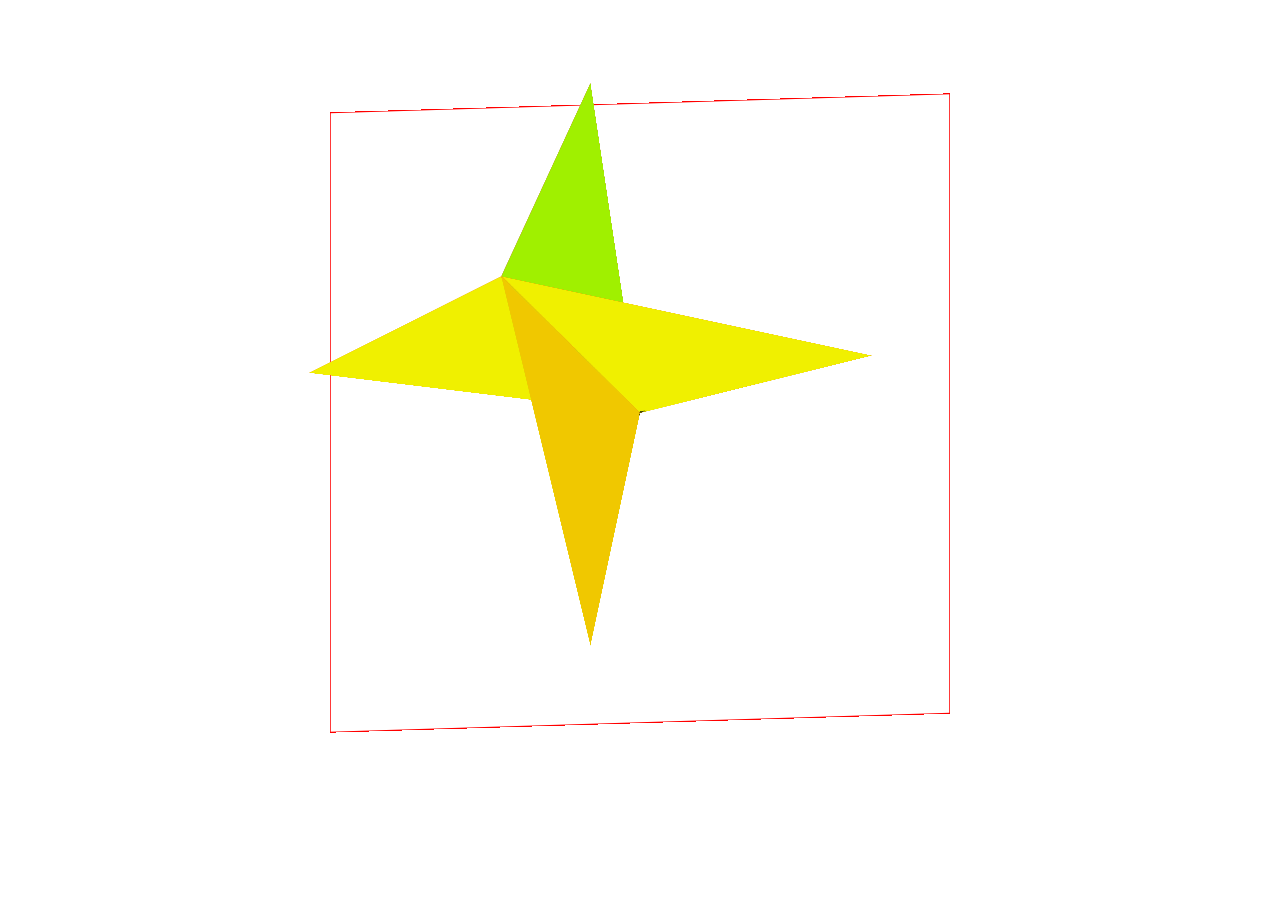
==== index.html @ 3a4d28e0 "holy trinity w/ preliminar cocas, flaps and flower animation" ====
<!DOCTYPE html>
<html lang="en">
    <head>
        <meta charset="utf-8">
        <link rel="stylesheet" href="style.css">
        <title>DI</title>
    </head>
    <body class="preload">
        <div id="paper-cocas">
            <!-- <input> -->
            <!-- <img id="paper-cocas-gif" src=""> -->
            <!-- <div class="outer-flap"></div>
            <div class="outer-flap"></div>
            <div class="outer-flap"></div>
            <div class="outer-flap"></div> -->

            <div class="inner-flap" id="language-flap">
                <a href="language.html" class="flap-link">Language</a>
            </div>
            <div class="inner-flap" id="health-flap">
                <a href="health.html" class="flap-link">Health</a></div>
            <div class="inner-flap" id="past-flap">
                <a href="past.html" class="flap-link">Past</a>
            </div>
            <div class="inner-flap" id="future-flap">
                <a href="future.html" class="flap-link">Future</a>
            </div>

            <div class="inner-flap" id="now-flap">
                <a href="now.html" class="flap-link">Now</a>
            </div>
            <div class="inner-flap" id="taste-flap">
                <a href="taste.html" class="flap-link">Taste</a>
            </div>
            <div class="inner-flap" id="profile-flap">
                <a href="profile.html" class="flap-link">Profile</a>
            </div>
            <div class="inner-flap" id="contact-flap">
                <a href="contact.html" class="flap-link">Contact</a></div>
        </div>

        <script src="script.js"></script>
    </body>
</html>
---- style.css ----
:root {
    --flap-color: #bbb9b9;
}

/* Apply border-box to ALL elements, not just html */
*, *::before, *::after {
    box-sizing: border-box;
}


.preload * {  /* block transitions while loading the page (with js) */
    transition: none !important; /* overrides id, etc point superiorty */
}

#paper-cocas {
    height: 70vmin; /* viewport relative units to get minimum edge */
    width: 70vmin;
    margin: auto;
    border: 1px solid rgb(255, 0, 0);

    position: relative;
    top: 10vh;
    perspective: 1000px;
    
    transform-style: preserve-3d;
    transform: rotateX(10deg) rotateY(-10deg);

}

.inner-flap {
    height: 100%;
    width: 100%;    
    opacity: 1.0;

    position: absolute;
    transition: transform 0.6s ease-out;
}
.flap-link {
    height: 100%;
    width: 100%;
    opacity: 80%;
    cursor: pointer;

    display: flex;
    justify-content: center;
    align-items: center;
    font-family: Helvetica;
    font-size: 16px;
    color: black;
    text-decoration: none; /* remove underline */

    position: absolute;

}

.inner-flap:hover {
    /* transform: translateX(2%) translateY(2%) translateZ(10px); */
    opacity: 0.5;

    transition: opacity 0.1s ease-out;
}


#language-flap {
    padding-top: 10%;
    padding-left: 25%;
    clip-path: polygon(0% 0%, 50% 0%, 50% 50%);
    
    align-items: flex-start;
    justify-content: flex-start;

    background-color: hsl(from var(--flap-color) 0 60% 47%);

    transform: rotateX(-45deg) rotateY(90deg);
}
#future-flap {
    padding-top: 25%;
    padding-right: 10%;
    clip-path: polygon(100% 0%, 100% 50%, 50% 50%);

    justify-content: flex-end;
    align-items: flex-start;

    background-color: hsl(from var(--flap-color) 20 100% 47%);

    transform: rotateX(-90deg) rotateZ(-45deg);
}
#now-flap {
    padding-bottom: 25%;
    padding-right: 10%;
    clip-path: polygon(100% 50%, 100% 100%, 50% 50%);

    justify-content: flex-end;
    align-items: flex-end;

    background-color: hsl(from var(--flap-color) 60 100% 47%);

    transform: rotateX(90deg) rotateZ(45deg);
}
#past-flap {
    padding-top: 25%;
    padding-left: 10%;
    clip-path: polygon(0% 0%, 0% 50%, 50% 50%);

    justify-content: flex-start;
    align-items: flex-start;

    background-color: hsl(from var(--flap-color) 60 100% 47%);

    transform: rotateX(-90deg) rotateZ(45deg);
}
#health-flap {
    padding-bottom: 25%;
    padding-left: 10%;
    clip-path: polygon(0% 50%, 0% 100%, 50% 50%);

    justify-content: flex-start;
    align-items: flex-end;

    background-color: hsl(from var(--flap-color) 30 100% 47%);

    transform: rotateX(90deg) rotateZ(-45deg);
}
#taste-flap {
    padding-top: 10%;
    padding-right: 25%;
    clip-path: polygon(50% 0%, 100% 0%, 50% 50%);

    justify-content: flex-end;
    align-items: flex-start;

    background-color: hsl(from var(--flap-color) 80 100% 47%);

    transform: rotateX(-45deg) rotateY(-90deg);
}
#profile-flap {
    padding-bottom: 10%;
    padding-left: 25%;
    clip-path: polygon(0% 100%, 50% 100%, 50% 50%);

    justify-content: flex-start;
    align-items: flex-end;

    background-color: hsl(from var(--flap-color) 70 100% 47%);

    transform: rotateX(45deg) rotateY(90deg);
}
#contact-flap {
    padding-bottom: 10%;
    padding-right: 25%;
    clip-path: polygon(50% 100%, 100% 100%, 50% 50%);

    justify-content: flex-end;
    align-items: flex-end;

    background-color: hsl(from var(--flap-color) 50 100% 47%);

    transform: rotateX(45deg) rotateY(-90deg);
}

#taste-flap, #language-flap {
    --open-flap: rotateX(0deg);
    --closed-flap: rotateX(-45deg);
}
#now-flap, #future-flap {
    --open-flap: rotateY(0deg);
    --closed-flap: rotateY(-45deg);
}
#past-flap, #health-flap {
    --open-flap: rotateY(0deg);
    --closed-flap: rotateY(45deg);
}
#profile-flap, #contact-flap {
    --open-flap: rotateY(0deg);
    --closed-flap: rotateY(-45deg);
}

@keyframes open-flap {
    0% {transform: var(--closed-flap); }
    33% {transform: var(--open-flap); }
    66% {transform: var(--closed-flap); }
    100% {transform: var(--open-flap); }
}
@keyframes close-flap {
    0% {transform: var(--open-flap); }
    33% {transform: var(--closed-flap); }
    66% {transform: var(--open-flap); }
    100% {transform: var(--closed-flap) }
}

/* A: Cocas is opened vertically */
/* 1. open vertical flaps */
.open-cocas-vertical #taste-flap,
.open-cocas-vertical #language-flap,
.open-cocas-vertical #profile-flap,
.open-cocas-vertical #contact-flap {
    animation: open-flap 3s ease-in-out forwards; /* forwards keeps the last state */
}
/* 2. close horizontal flaps */
.open-cocas-vertical #past-flap,
.open-cocas-vertical #health-flap,
.open-cocas-vertical #now-flap,
.open-cocas-vertical #future-flap {
    animation: close-flap 3s ease-in-out forwards;
}

/* B: Cocas is opened horizontally */
/* 1. open vertical flaps */
.open-cocas-horizontal #taste-flap,
.open-cocas-horizontal #language-flap,
.open-cocas-horizontal #profile-flap,
.open-cocas-horizontal #contact-flap {
    animation: close-flap 3s ease-in-out forwards;
}
/* 2. open vertical flaps */
.open-cocas-horizontal #past-flap,
.open-cocas-horizontal #health-flap,
.open-cocas-horizontal #now-flap,
.open-cocas-horizontal #future-flap {
    animation: open-flap 3s ease-in-out forwards;
}
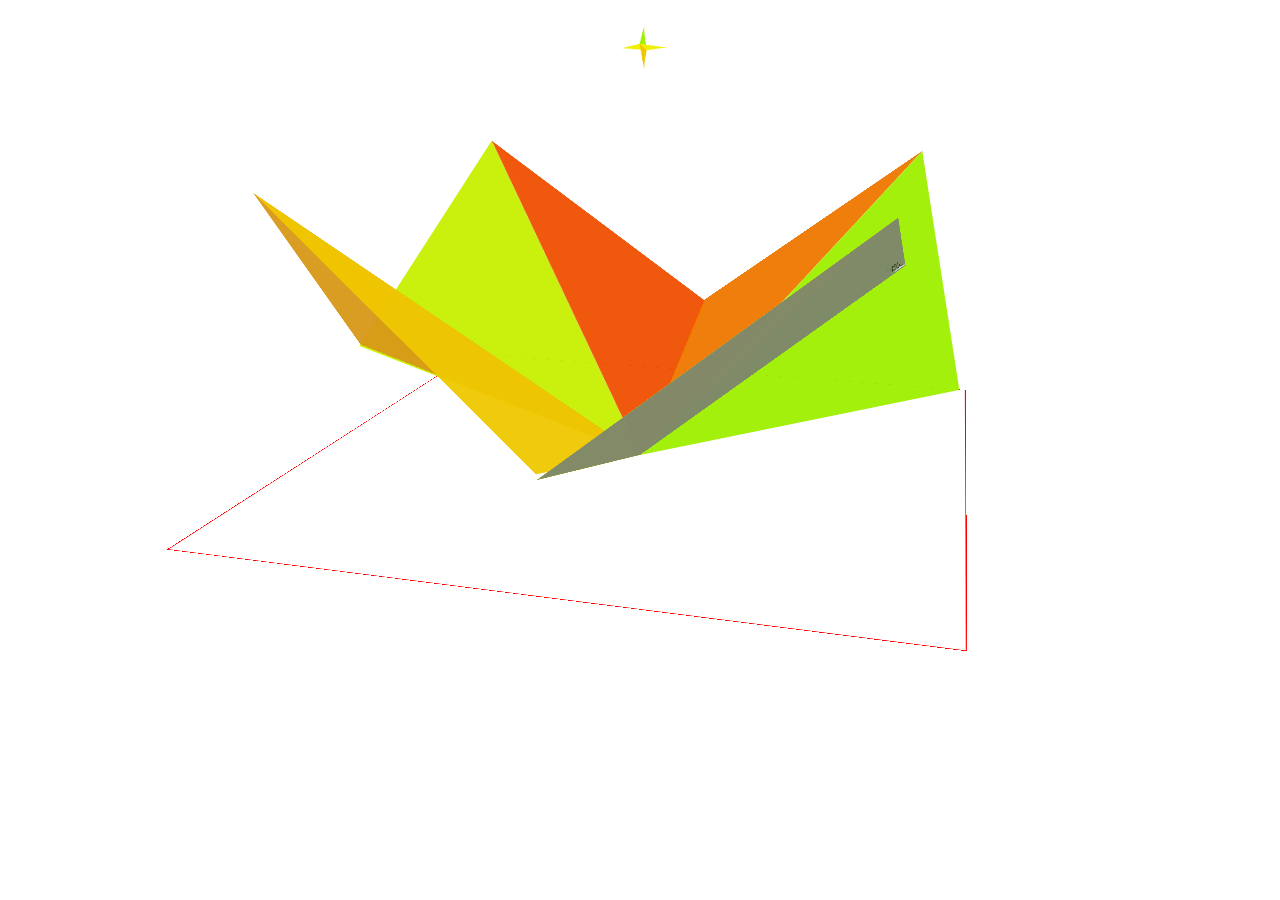
==== commit cb005acd: "Flower inner-flap structure" ====
--- a/index.html
+++ b/index.html
@@ -1,44 +1,67 @@
 <!DOCTYPE html>
 <html lang="en">
-    <head>
-        <meta charset="utf-8">
-        <link rel="stylesheet" href="style.css">
-        <title>DI</title>
-    </head>
-    <body class="preload">
-        <div id="paper-cocas">
-            <!-- <input> -->
-            <!-- <img id="paper-cocas-gif" src=""> -->
-            <!-- <div class="outer-flap"></div>
-            <div class="outer-flap"></div>
-            <div class="outer-flap"></div>
-            <div class="outer-flap"></div> -->
 
-            <div class="inner-flap" id="language-flap">
-                <a href="language.html" class="flap-link">Language</a>
+<head>
+    <meta charset="utf-8">
+    <link rel="stylesheet" href="style.css">
+    <title>DI</title>
+</head>
+
+<body class="preload">
+    <img id="nav-cocas" src="assets/cocas-icon.png" alt="Navigation Cocas"></div>
+    <div id="paper-cocas" class="debug-spin">
+        <!-- <input> -->
+        <!-- <img id="paper-cocas-gif" src=""> -->
+
+        <div class="quadrant" id="q2-quadrant">
+            <div class="flap inner-flap" id="taste-flap">
+                <a href="flaps/taste.html" class="flap-link">Taste</a>
             </div>
-            <div class="inner-flap" id="health-flap">
-                <a href="health.html" class="flap-link">Health</a></div>
-            <div class="inner-flap" id="past-flap">
-                <a href="past.html" class="flap-link">Past</a>
+            <div class="flap inner-flap" id="health-flap">
+                <a href="flaps/health.html" class="flap-link">Health</a>
             </div>
-            <div class="inner-flap" id="future-flap">
-                <a href="future.html" class="flap-link">Future</a>
+            <div class="flap outer-flap" id="q2-outer">
+                <img src="assets/di-logo.png" alt="DI Logo" id="di-logo">
+            </div>
+        </div>
+        <div class="quadrant" id="q1-quadrant">
+            <div class="flap inner-flap" id="past-flap">
+                <a href="flaps/past.html" class="flap-link">Past</a>
+            </div>
+            <div class="flap inner-flap" id="language-flap">
+                <a href="flaps/language.html" class="flap-link">Language</a>
+            </div>
+            <div class="flap outer-flap" id="q1-outer">
+                <img src="assets/di-logo.png" alt="DI Logo">
             </div>
 
-            <div class="inner-flap" id="now-flap">
-                <a href="now.html" class="flap-link">Now</a>
+        </div>
+        <div class="quadrant" id="q3-quadrant">
+            <div class="flap inner-flap" id="future-flap">
+                <a href="flaps/future.html" class="flap-link">Future</a>
             </div>
-            <div class="inner-flap" id="taste-flap">
-                <a href="taste.html" class="flap-link">Taste</a>
+            <div class="flap inner-flap" id="profile-flap">
+                <a href="flaps/profile.html" class="flap-link">Profile</a>
             </div>
-            <div class="inner-flap" id="profile-flap">
-                <a href="profile.html" class="flap-link">Profile</a>
+            <div class="flap outer-flap" id="q3-outer">
+                <img src="assets/di-logo.png" alt="DI Logo" id="di-logo">
             </div>
-            <div class="inner-flap" id="contact-flap">
-                <a href="contact.html" class="flap-link">Contact</a></div>
+        </div>
+        <div class="quadrant" id="q4-quadrant">
+            <div class="flap inner-flap" id="now-flap">
+                <a href="flaps/now.html" class="flap-link">Now</a>
+            </div>
+            <div class="flap inner-flap" id="contact-flap">
+                <a href="flaps/contact.html" class="flap-link">Contact</a>
+            </div>
+            <div class="flap outer-flap" id="q4-outer">
+                <img src="assets/di-logo.png" alt="DI Logo" id="di-logo">
+            </div>
         </div>
 
-        <script src="script.js"></script>
-    </body>
+    </div>
+
+    <script src="script.js"></script> <!-- at the end because it uses what is defined before (?) -->
+</body>
+
 </html>
--- a/style.css
+++ b/style.css
@@ -3,38 +3,142 @@
 }
 
 /* Apply border-box to ALL elements, not just html */
-*, *::before, *::after {
+*,
+*::before,
+*::after {
     box-sizing: border-box;
 }
 
-
-.preload * {  /* block transitions while loading the page (with js) */
-    transition: none !important; /* overrides id, etc point superiorty */
+.preload * {
+    /* block transitions while loading the page (with js) */
+    transition: none !important;
+    /* overrides id, etc point superiorty */
+}
+
+body {
+    min-height: 100vh;
+    /* Fill the screen height */
+    margin: 0;
+    /* Remove the default 8px border */
+
+    display: flex;
+    justify-content: center;
+    perspective: 30cm;
+    /* perspective for 3D transforms, without a camera not even "line-wide px" will show up */
+}
+
+#nav-cocas {
+    height: 50px;
+    width: 50px;
+    margin: 5px;
+    cursor: pointer;
+
+    position: fixed;
+    top: 2vh;
+    left: 48%;
+    right: 52%;
+    z-index: 2;
+
+    /* animation:  */
 }
 
 #paper-cocas {
-    height: 70vmin; /* viewport relative units to get minimum edge */
-    width: 70vmin;
-    margin: auto;
+    height: 70vmin;
+    /* viewport relative units to get minimum edge */
+    aspect-ratio: 1 / 1;
+    /* keep square shape */
+    margin: 5px;
     border: 1px solid rgb(255, 0, 0);
+    pointer-events: None;
+
+    display: grid;
+    grid-template-rows: 1fr 1fr;
+    grid-template-columns: 1fr 1fr;
 
     position: relative;
-    top: 10vh;
-    perspective: 1000px;
-    
+    top: 15vh;
+
     transform-style: preserve-3d;
-    transform: rotateX(10deg) rotateY(-10deg);
-
-}
-
-.inner-flap {
+    transform: rotateX(70deg) rotateZ(105deg);
+
+}
+
+/* Add this class to #paper-cocas to inspect it */
+.debug-spin {
+    animation: spin-view 100s infinite linear;
+}
+
+@keyframes spin-view {
+    0% {
+        transform: rotateX(60deg) rotateZ(0deg) translateZ(0px);
+    }
+
+    50% {
+        transform: rotateX(0deg) rotateZ(180deg) translateZ(200px);
+    }
+
+    /* Zooms in mid-spin */
+    100% {
+        transform: rotateX(60deg) rotateZ(360deg) translateZ(0px);
+    }
+}
+
+.quadrant {
     height: 100%;
-    width: 100%;    
-    opacity: 1.0;
+    width: 100%;
+
+
+    position: relative;
+    transform-style: preserve-3d;
+    /* allow children to exist in 3D space, not photographed 2D */
+    transition: transform 0.6s ease-out;
+    /* centre of the uncut square that makes flaps */
+
+}
+
+#q1-quadrant {
+    /* visibility: hidden; */
+
+    transform-origin: 0% 100%;
+    transform: rotate3d(1, 1, 0, -39deg);
+}
+
+#q2-quadrant {
+    /* visibility: hidden; */
+
+    transform-origin: 100% 100%;
+    transform: rotate3d(1, -1, 0, -39deg);
+}
+
+#q3-quadrant {
+    /* visibility: hidden; */
+
+    transform-origin: 100% 0%;
+    transform: rotate3d(1, 1, 0, 39deg);
+}
+
+#q4-quadrant {
+    /* visibility: hidden; */
+
+    transform-origin: 0% 0%;
+    transform: rotate3d(-1, 1, 0, -39deg);
+}
+
+.flap {
+    height: 100%;
+    width: 100%;
+    opacity: 95%;
+    pointer-events: auto;
 
     position: absolute;
     transition: transform 0.6s ease-out;
-}
+
+    /* transform-origin: 50% 50%; */
+}
+
+/* .inner-flap {
+    visibility: hidden;
+} */
 .flap-link {
     height: 100%;
     width: 100%;
@@ -47,133 +151,209 @@
     font-family: Helvetica;
     font-size: 16px;
     color: black;
-    text-decoration: none; /* remove underline */
-
+    text-decoration: none;
+    /* remove underline */
     position: absolute;
-
-}
+    visibility: hidden;
+}
+
 
 .inner-flap:hover {
     /* transform: translateX(2%) translateY(2%) translateZ(10px); */
     opacity: 0.5;
 
+    transform-origin: 50% 50%;
     transition: opacity 0.1s ease-out;
 }
 
-
-#language-flap {
-    padding-top: 10%;
-    padding-left: 25%;
-    clip-path: polygon(0% 0%, 50% 0%, 50% 50%);
-    
-    align-items: flex-start;
-    justify-content: flex-start;
-
-    background-color: hsl(from var(--flap-color) 0 60% 47%);
-
-    transform: rotateX(-45deg) rotateY(90deg);
-}
-#future-flap {
-    padding-top: 25%;
-    padding-right: 10%;
-    clip-path: polygon(100% 0%, 100% 50%, 50% 50%);
-
-    justify-content: flex-end;
-    align-items: flex-start;
-
-    background-color: hsl(from var(--flap-color) 20 100% 47%);
-
-    transform: rotateX(-90deg) rotateZ(-45deg);
-}
-#now-flap {
-    padding-bottom: 25%;
-    padding-right: 10%;
-    clip-path: polygon(100% 50%, 100% 100%, 50% 50%);
-
-    justify-content: flex-end;
-    align-items: flex-end;
-
-    background-color: hsl(from var(--flap-color) 60 100% 47%);
-
-    transform: rotateX(90deg) rotateZ(45deg);
-}
+#q1-outer {
+    background-color: hsl(from var(--flap-color) 80 10% 47%);
+
+
+    /* origin at the middle right of the flap */
+    /* transform-origin: 100% 50%; */
+    transform: rotate3d(1, -1, 0, -17.5deg);
+}
+
+#q1-outer>img {
+    height: 100%;
+    width: 100%;
+    object-fit: cover;
+    /* maintain aspect ratio */
+
+    opacity: 80%;
+
+    transform-origin: 100% 50%;
+    transform: rotate3d(0, 1, 0, 30deg);
+}
+
+
+#q2-outer {
+    background-color: hsl(from var(--flap-color) 80 10% 47%);
+    visibility: hidden;
+
+    /* transform: rotateX(-45deg) rotateY(-45deg); */
+}
+
+#q3-outer {
+    background-color: hsl(from var(--flap-color) 80 40% 47%);
+    visibility: hidden;
+
+    /* transform: rotateX(45deg) rotateY(-45deg); */
+}
+
+#q4-outer {
+    background-color: hsl(from var(--flap-color) 80 70% 47%);
+    visibility: hidden;
+    /* transform: rotateX(45deg) rotateY(45deg); */
+}
+
 #past-flap {
     padding-top: 25%;
     padding-left: 10%;
-    clip-path: polygon(0% 0%, 0% 50%, 50% 50%);
+    clip-path: polygon(100% 0%, 0% 100%, 100% 100%);
 
     justify-content: flex-start;
     align-items: flex-start;
 
     background-color: hsl(from var(--flap-color) 60 100% 47%);
-
-    transform: rotateX(-90deg) rotateZ(45deg);
-}
+    visibility: visible;
+
+    transform: rotate3d(1, -1, 0, -17.5deg);
+}
+
+/* the 1% and 99% prevent buggy overlapse while moving */
+#language-flap {
+    /* padding-top: 10%;
+    padding-left: 25%; */
+    clip-path: polygon(0% 0%, 100% 0%, 0% 100%);
+
+    align-items: flex-start;
+    justify-content: flex-start;
+
+    background-color: hsl(from var(--flap-color) 0 60% 47%);
+    visibility: hidden;
+
+    transform: rotate3d(1, -1, 0, 17.5deg);
+    transition: transform 0.6s ease-out;
+}
+
+#taste-flap {
+    /* padding-top: 10%;
+    padding-right: 25%; */
+    clip-path: polygon(0% 0%, 100% 0%, 100% 100%);
+
+    justify-content: flex-end;
+    align-items: flex-start;
+
+    background-color: hsl(from var(--flap-color) 80 100% 47%);
+
+    transform: rotate3d(1, 1, 0, 16deg);
+
+}
+
 #health-flap {
-    padding-bottom: 25%;
-    padding-left: 10%;
-    clip-path: polygon(0% 50%, 0% 100%, 50% 50%);
+    /* padding-bottom: 25%;
+    padding-left: 10%; */
+    clip-path: polygon(0% 0%, 0% 100%, 100% 100%);
 
     justify-content: flex-start;
     align-items: flex-end;
 
     background-color: hsl(from var(--flap-color) 30 100% 47%);
 
-    transform: rotateX(90deg) rotateZ(-45deg);
-}
-#taste-flap {
-    padding-top: 10%;
-    padding-right: 25%;
-    clip-path: polygon(50% 0%, 100% 0%, 50% 50%);
+    transform: rotate3d(1, 1, 0, -16deg);
+}
+
+#future-flap {
+    /* padding-top: 25%;
+    padding-right: 10%; */
+    clip-path: polygon(0% 0%, 100% 0%, 0% 100%);
 
     justify-content: flex-end;
     align-items: flex-start;
 
-    background-color: hsl(from var(--flap-color) 80 100% 47%);
-
-    transform: rotateX(-45deg) rotateY(-90deg);
-}
+    background-color: hsl(from var(--flap-color) 20 100% 47%);
+
+    transform: rotate3d(1, -1, 0, 16deg);
+}
+
+
 #profile-flap {
-    padding-bottom: 10%;
-    padding-left: 25%;
-    clip-path: polygon(0% 100%, 50% 100%, 50% 50%);
+    /* padding-bottom: 10%;
+    padding-left: 25%; */
+    clip-path: polygon(100% 0%, 0% 100%, 100% 100%);
 
     justify-content: flex-start;
     align-items: flex-end;
 
     background-color: hsl(from var(--flap-color) 70 100% 47%);
 
-    transform: rotateX(45deg) rotateY(90deg);
-}
-#contact-flap {
-    padding-bottom: 10%;
-    padding-right: 25%;
-    clip-path: polygon(50% 100%, 100% 100%, 50% 50%);
+    transform: rotate3d(1, -1, 0, -16deg);
+}
+
+#now-flap {
+    /* padding-bottom: 25%;
+    padding-right: 10%; */
+    clip-path: polygon(0% 0%, 0% 100%, 100% 100%);
 
     justify-content: flex-end;
     align-items: flex-end;
 
+    background-color: hsl(from var(--flap-color) 40 80% 47%);
+
+    transform: rotate3d(-1, -1, 0, 16deg);
+}
+
+
+#contact-flap {
+    /* padding-bottom: 10%;
+    padding-right: 25%; */
+    clip-path: polygon(0% 0%, 100% 0%, 100% 100%);
+
+    justify-content: flex-end;
+    align-items: flex-end;
+
     background-color: hsl(from var(--flap-color) 50 100% 47%);
 
-    transform: rotateX(45deg) rotateY(-90deg);
-}
-
-#taste-flap, #language-flap {
-    --open-flap: rotateX(0deg);
-    --closed-flap: rotateX(-45deg);
-}
-#now-flap, #future-flap {
-    --open-flap: rotateY(0deg);
-    --closed-flap: rotateY(-45deg);
-}
-#past-flap, #health-flap {
-    --open-flap: rotateY(0deg);
-    --closed-flap: rotateY(45deg);
-}
-#profile-flap, #contact-flap {
-    --open-flap: rotateY(0deg);
-    --closed-flap: rotateY(-45deg);
-}
+    transform: rotate3d(-1, -1, 0, -16deg);
+}
+
+/*
+#language-flap {
+    --open-flap: rotateX(-65deg) rotateY(35deg);
+    --closed-flap: rotateX(-25deg) rotateY(89deg);
+}
+#taste-flap {
+    --open-flap: rotateX(-65deg) rotateY(-35deg);
+    --closed-flap: rotateX(-25deg) rotateY(-89deg);
+}
+#profile-flap {
+    --open-flap: rotateX(65deg) rotateY(35deg);
+    --closed-flap: rotateX(25deg) rotateY(89deg);
+}
+#contact-flap {
+    --open-flap: rotateX(65deg) rotateY(-35deg);
+    --closed-flap: rotateX(25deg) rotateY(-89deg);
+}
+#future-flap {
+    --open-flap: rotateY(-65deg) rotateX(-35deg);
+    --closed-flap: rotateY(-25deg) rotateX(-89deg);
+}
+#now-flap{
+    --open-flap: rotateY(-65deg) rotateX(35deg);
+    --closed-flap: rotateY(-25deg) rotateX(89deg);
+}
+#past-flap {
+    --open-flap: rotateY(65deg) rotateX(-35deg);
+    --closed-flap: rotateY(25deg) rotateX(-89deg);
+}
+#health-flap {
+    --open-flap: rotateY(65deg) rotateX(35deg);
+    --closed-flap: rotateY(25deg) rotateX(89deg);
+}
+
+
 
 @keyframes open-flap {
     0% {transform: var(--closed-flap); }
@@ -187,21 +367,23 @@
     66% {transform: var(--open-flap); }
     100% {transform: var(--closed-flap) }
 }
-
+*/
 /* A: Cocas is opened vertically */
 /* 1. open vertical flaps */
+
 .open-cocas-vertical #taste-flap,
 .open-cocas-vertical #language-flap,
 .open-cocas-vertical #profile-flap,
 .open-cocas-vertical #contact-flap {
-    animation: open-flap 3s ease-in-out forwards; /* forwards keeps the last state */
-}
+    /* animation: open-flap 3s ease-in-out forwards; forwards keeps the last state */
+}
+
 /* 2. close horizontal flaps */
 .open-cocas-vertical #past-flap,
 .open-cocas-vertical #health-flap,
 .open-cocas-vertical #now-flap,
 .open-cocas-vertical #future-flap {
-    animation: close-flap 3s ease-in-out forwards;
+    /* animation: close-flap 3s ease-in-out forwards; */
 }
 
 /* B: Cocas is opened horizontally */
@@ -210,12 +392,15 @@
 .open-cocas-horizontal #language-flap,
 .open-cocas-horizontal #profile-flap,
 .open-cocas-horizontal #contact-flap {
-    animation: close-flap 3s ease-in-out forwards;
-}
+    /* animation: close-flap 3s ease-in-out forwards; */
+}
+
 /* 2. open vertical flaps */
 .open-cocas-horizontal #past-flap,
 .open-cocas-horizontal #health-flap,
 .open-cocas-horizontal #now-flap,
 .open-cocas-horizontal #future-flap {
-    animation: open-flap 3s ease-in-out forwards;
+    /* animation: open-flap 3s ease-in-out forwards; */
+    /* do nothing */
+
 }
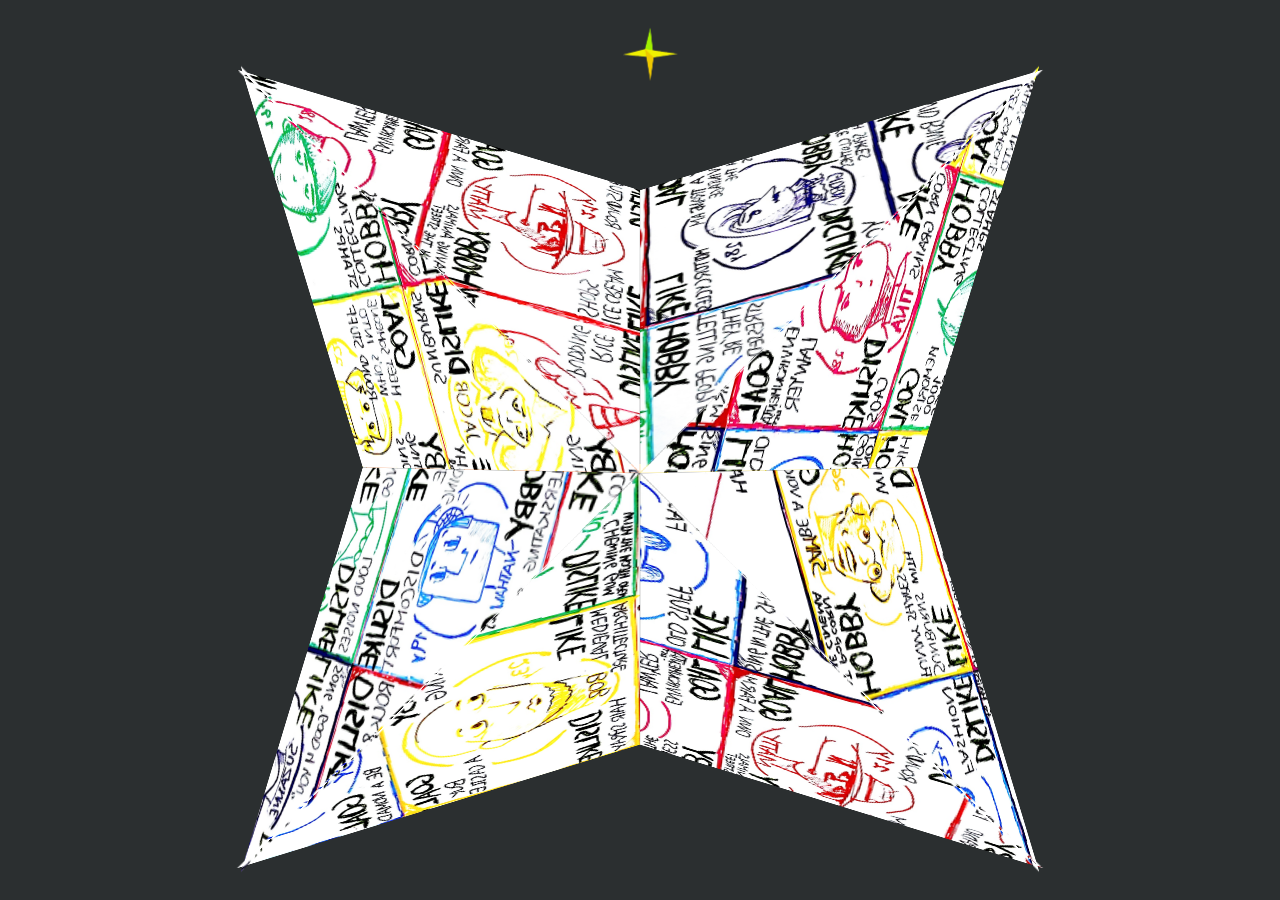
==== commit 43fc561a: "2 types of animations" ====
--- a/index.html
+++ b/index.html
@@ -3,65 +3,82 @@
 
 <head>
     <meta charset="utf-8">
+    <meta name="viewport" content="width=device-width, initial-scale=1.0, maximum-scale=1.0, user-scalable=no"> <!-- block zoom in phone-->
     <link rel="stylesheet" href="style.css">
     <title>DI</title>
+    <script src="script.js" defer></script>
+    <!-- defer makes the browser execute the script after parsing the doc (but before DOMContentLoaded) -->
 </head>
 
 <body class="preload">
-    <img id="nav-cocas" src="assets/cocas-icon.png" alt="Navigation Cocas"></div>
-    <div id="paper-cocas" class="debug-spin">
+    <img id="nav-cocas" src="assets/cocas-icon.png" alt="Navigation Cocas"></img>
+    <div id="paper-cocas">
         <!-- <input> -->
         <!-- <img id="paper-cocas-gif" src=""> -->
 
-        <div class="quadrant" id="q2-quadrant">
-            <div class="flap inner-flap" id="taste-flap">
+        <div class="quadrant" id="q2">
+            <div class="flap inner taste">
                 <a href="flaps/taste.html" class="flap-link">Taste</a>
             </div>
-            <div class="flap inner-flap" id="health-flap">
+            <div class="flap outer taste"> <!-- wrapper w/0 clip-path needed for 3d rotation of children-->
+                <div class="texture"></div>
+            </div>
+            <div class="flap inner health">
                 <a href="flaps/health.html" class="flap-link">Health</a>
             </div>
-            <div class="flap outer-flap" id="q2-outer">
-                <img src="assets/di-logo.png" alt="DI Logo" id="di-logo">
+            <div class="flap outer health">
+                <div class="texture"></div>
             </div>
         </div>
-        <div class="quadrant" id="q1-quadrant">
-            <div class="flap inner-flap" id="past-flap">
+
+        <div class="quadrant" id="q1">
+            <div class="flap inner past">
                 <a href="flaps/past.html" class="flap-link">Past</a>
             </div>
-            <div class="flap inner-flap" id="language-flap">
+            <div class="flap outer past">
+                <div class="texture"></div>
+            </div>
+            <div class="flap inner language">
                 <a href="flaps/language.html" class="flap-link">Language</a>
             </div>
-            <div class="flap outer-flap" id="q1-outer">
-                <img src="assets/di-logo.png" alt="DI Logo">
+
+            <div class="flap outer language">
+                <div class="texture"></div>
+            </div>
+        </div>
+
+        <div class="quadrant" id="q3">
+            <div class="flap inner future">
+                <a href="flaps/future.html" class="flap-link">Future</a>
+            </div>
+            <div class="flap outer future">
+                <div class="texture"></div>
+            </div>
+            <div class="flap inner profile">
+                <a href="flaps/profile.html" class="flap-link">Profile</a>
+            </div>
+            <div class="flap outer profile">
+                <div class="texture"></div>
+            </div>
+        </div>
+
+        <div class="quadrant" id="q4">
+            <div class="flap inner now">
+                <a href="flaps/now.html" class="flap-link">Now</a>
+            </div>
+            <div class="flap outer now">
+                <div class="texture"></div>
+            </div>
+            <div class="flap inner contact">
+                <a href="flaps/contact.html" class="flap-link">Contact</a>
             </div>
 
-        </div>
-        <div class="quadrant" id="q3-quadrant">
-            <div class="flap inner-flap" id="future-flap">
-                <a href="flaps/future.html" class="flap-link">Future</a>
-            </div>
-            <div class="flap inner-flap" id="profile-flap">
-                <a href="flaps/profile.html" class="flap-link">Profile</a>
-            </div>
-            <div class="flap outer-flap" id="q3-outer">
-                <img src="assets/di-logo.png" alt="DI Logo" id="di-logo">
-            </div>
-        </div>
-        <div class="quadrant" id="q4-quadrant">
-            <div class="flap inner-flap" id="now-flap">
-                <a href="flaps/now.html" class="flap-link">Now</a>
-            </div>
-            <div class="flap inner-flap" id="contact-flap">
-                <a href="flaps/contact.html" class="flap-link">Contact</a>
-            </div>
-            <div class="flap outer-flap" id="q4-outer">
-                <img src="assets/di-logo.png" alt="DI Logo" id="di-logo">
+            <div class="flap outer contact">
+                <div class="texture"></div>
             </div>
         </div>
 
     </div>
-
-    <script src="script.js"></script> <!-- at the end because it uses what is defined before (?) -->
 </body>
 
 </html>
--- a/style.css
+++ b/style.css
@@ -9,62 +9,59 @@
     box-sizing: border-box;
 }
 
-.preload * {
-    /* block transitions while loading the page (with js) */
-    transition: none !important;
-    /* overrides id, etc point superiorty */
-}
+.preload * { /* block transitions while loading the page (with js) */
+    transition: none !important; /* overrides id, etc point superiorty */
+}
+
 
 body {
-    min-height: 100vh;
-    /* Fill the screen height */
-    margin: 0;
-    /* Remove the default 8px border */
-
+    min-height: 100vh; /* Fill the screen height */
+    margin: 0; /* Remove the default 8px border */
+
+    /* pointer-events: none; */
+    overflow: hidden; /* if edges going out of viewing, let them without creating a scroll bar */
     display: flex;
     justify-content: center;
-    perspective: 30cm;
-    /* perspective for 3D transforms, without a camera not even "line-wide px" will show up */
+    perspective: 30cm; /* perspective for 3D transforms, without a camera not even "line-wide px" will show up */
+    background-color: rgb(43, 47, 48);
 }
 
 #nav-cocas {
-    height: 50px;
-    width: 50px;
+    height: 7vmin;
+    aspect-ratio: 1 / 1; /* keep square shape */
     margin: 5px;
+
     cursor: pointer;
 
     position: fixed;
     top: 2vh;
-    left: 48%;
-    right: 52%;
+    left: 48vw;
+    /* right: 54%; */
     z-index: 2;
-
-    /* animation:  */
 }
 
 #paper-cocas {
-    height: 70vmin;
-    /* viewport relative units to get minimum edge */
+    height: 70vmin; /* viewport relative units to get minimum edge */
     aspect-ratio: 1 / 1;
-    /* keep square shape */
     margin: 5px;
-    border: 1px solid rgb(255, 0, 0);
-    pointer-events: None;
+    /* border: 1px solid rgb(255, 0, 0); */
 
     display: grid;
     grid-template-rows: 1fr 1fr;
     grid-template-columns: 1fr 1fr;
+    pointer-events: none;
 
     position: relative;
-    top: 15vh;
-
-    transform-style: preserve-3d;
-    transform: rotateX(70deg) rotateZ(105deg);
-
+    top: 16vh;
+    z-index: 1;
+
+    transform-style: preserve-3d;
+    transform: rotateX(70deg) rotateZ(135);
 }
 
 /* Add this class to #paper-cocas to inspect it */
 .debug-spin {
+    top: 10vh;
     animation: spin-view 100s infinite linear;
 }
 
@@ -87,58 +84,69 @@
     height: 100%;
     width: 100%;
 
-
+    pointer-events: none;
     position: relative;
-    transform-style: preserve-3d;
-    /* allow children to exist in 3D space, not photographed 2D */
-    transition: transform 0.6s ease-out;
-    /* centre of the uncut square that makes flaps */
-
-}
-
-#q1-quadrant {
-    /* visibility: hidden; */
-
+    transform-style: preserve-3d; /* allow children to exist in 3D space, not photographed 2D */
+
+    transition: transform 2.5s ease-in-out; /* centre of the uncut square that makes flaps 0.6 ease-out*/
+}
+
+/* default, horizontal and vertical position angles arbitrated to better close the flaps */
+.quadrant#q1 {
     transform-origin: 0% 100%;
-    transform: rotate3d(1, 1, 0, -39deg);
-}
-
-#q2-quadrant {
-    /* visibility: hidden; */
-
+    transform: rotate3d(1, 1, 0, -39deg);   /* default, angle from flat cocas square upwards */
+
+    --horizontal: rotateX(-90deg) rotateZ(-9.9deg);
+    --vertical: rotateY(-90deg) rotateZ(9.9deg);
+    --closed: rotate3d(1, 1, 0, -90deg);
+    --protoclosed: rotate3d(1, 1, 0, -88deg);
+    /* transform: var(--horizontal); */
+}
+.quadrant#q2 {
     transform-origin: 100% 100%;
     transform: rotate3d(1, -1, 0, -39deg);
-}
-
-#q3-quadrant {
-    /* visibility: hidden; */
-
+
+    --horizontal: rotateX(-90deg) rotateZ(9.9deg);
+    --vertical: rotateY(90deg) rotateZ(-9.9deg);
+    --closed: rotate3d(1, -1, 0, -90deg);
+    --protoclosed: rotate3d(1, -1, 0, -88deg);
+    /* transform: var(--horizontal); */
+}
+.quadrant#q3 {
     transform-origin: 100% 0%;
     transform: rotate3d(1, 1, 0, 39deg);
-}
-
-#q4-quadrant {
-    /* visibility: hidden; */
-
+
+    --horizontal: rotateX(90deg) rotateZ(-9.9deg);
+    --vertical: rotateY(90deg) rotateZ(9.9deg);
+    --closed: rotate3d(1, 1, 0, 90deg);
+    --protoclosed: rotate3d(1, 1, 0, 88deg);
+    /* transform: var(--horizontal); */
+}
+.quadrant#q4 {
     transform-origin: 0% 0%;
     transform: rotate3d(-1, 1, 0, -39deg);
-}
+
+    --horizontal: rotateX(90deg) rotateZ(9.9deg);
+    --vertical: rotateY(-90deg) rotateZ(-9.9deg);
+    --closed: rotate3d(-1, 1, 0, -90deg);
+    --protoclosed: rotate3d(-1, 1, 0, -88deg);
+    /* transform: var(--horizontal); */
+}
+
 
 .flap {
     height: 100%;
     width: 100%;
-    opacity: 95%;
+
+    /* opacity: 95%; * /* if they're transparent, 3d transform effects break */
     pointer-events: auto;
+    
 
     position: absolute;
+
     transition: transform 0.6s ease-out;
-
-    /* transform-origin: 50% 50%; */
-}
-
-/* .inner-flap {
-    visibility: hidden;
-} */
+}
+
 .flap-link {
     height: 100%;
     width: 100%;
@@ -157,58 +165,36 @@
     visibility: hidden;
 }
 
-
-.inner-flap:hover {
-    /* transform: translateX(2%) translateY(2%) translateZ(10px); */
-    opacity: 0.5;
-
-    transform-origin: 50% 50%;
-    transition: opacity 0.1s ease-out;
-}
-
-#q1-outer {
-    background-color: hsl(from var(--flap-color) 80 10% 47%);
-
-
-    /* origin at the middle right of the flap */
-    /* transform-origin: 100% 50%; */
-    transform: rotate3d(1, -1, 0, -17.5deg);
-}
-
-#q1-outer>img {
+.outer {
+    background-color: transparent;
+
+    pointer-events: none;
+}
+
+.texture {
     height: 100%;
     width: 100%;
-    object-fit: cover;
-    /* maintain aspect ratio */
-
-    opacity: 80%;
-
-    transform-origin: 100% 50%;
-    transform: rotate3d(0, 1, 0, 30deg);
-}
-
-
-#q2-outer {
-    background-color: hsl(from var(--flap-color) 80 10% 47%);
-    visibility: hidden;
-
-    /* transform: rotateX(-45deg) rotateY(-45deg); */
-}
-
-#q3-outer {
-    background-color: hsl(from var(--flap-color) 80 40% 47%);
-    visibility: hidden;
-
-    /* transform: rotateX(45deg) rotateY(-45deg); */
-}
-
-#q4-outer {
-    background-color: hsl(from var(--flap-color) 80 70% 47%);
-    visibility: hidden;
-    /* transform: rotateX(45deg) rotateY(45deg); */
-}
-
-#past-flap {
+
+    background-image: url("assets/19personas-art.jpeg");
+    background-size: 250%;
+
+    position: absolute;
+    top: 0;
+    left: 0;
+}
+
+.inner:hover {
+    opacity: 0.5;
+
+    transform-origin: 50% 50%;
+    /* transform: translateX(2%) translateY(2%) translateZ(10px); */
+    transition: opacity 0.1s ease-out;
+}
+
+/* there are 9 sets of inner-outer flaps, each with different clip-paths, rotations and transform-origins---following math quadrants anti-clockwise */
+/* default positions arbitrated to better showcase each flap when cocas is horizontal or vertical*/
+/* ------- V -------- */
+.inner.past {
     padding-top: 25%;
     padding-left: 10%;
     clip-path: polygon(100% 0%, 0% 100%, 100% 100%);
@@ -219,26 +205,51 @@
     background-color: hsl(from var(--flap-color) 60 100% 47%);
     visibility: visible;
 
-    transform: rotate3d(1, -1, 0, -17.5deg);
-}
-
-/* the 1% and 99% prevent buggy overlapse while moving */
-#language-flap {
-    /* padding-top: 10%;
-    padding-left: 25%; */
+    transform: rotate3d(1, -1, 0, -45deg); /* default (openish position), angle of flap downwards from quadrant plane */
+}
+.outer.past {   /* wrapper helps with 2 sequential rotations for outer flap positioning */
+    transform-style: preserve-3d;   /* assure 3d rotation are represented in a 3d space */
+    transform: rotate3d(1, -1, 0, -45deg); /* default, angle that matches corresponding inner flap, downwards from the quadrant plane */
+    /* to match rotation with corresponding inner flap as a baseline for .texture rotation */
+}
+.outer.past > .texture {
+    clip-path: polygon(100% 0%, 0% 100%, 100% 100%);
+
+    background-position: 20% 80%; /* choose captured zoomed frame */
+
+    transform-origin: 100% 50%;
+    transform: rotate3d(0, 1, 0, -109deg);  /* default, angle from outer wrapper, down and outwards the centre of the cocas */
+}
+
+
+.inner.language {
+    padding-top: 10%;
+    padding-left: 25%;
     clip-path: polygon(0% 0%, 100% 0%, 0% 100%);
 
     align-items: flex-start;
     justify-content: flex-start;
 
     background-color: hsl(from var(--flap-color) 0 60% 47%);
-    visibility: hidden;
-
-    transform: rotate3d(1, -1, 0, 17.5deg);
+
+    transform: rotate3d(1, -1, 0, 45deg);
     transition: transform 0.6s ease-out;
 }
-
-#taste-flap {
+.outer.language {
+    /* transform-origin: 100% 50%; */ /* origin at the middle right of the flap */
+    transform-style: preserve-3d;
+    transform: rotate3d(1, -1, 0, 45deg);
+}
+.outer.language > .texture {
+    clip-path: polygon(0% 0%, 100% 0%, 0% 100%);
+
+    background-position: 85% 30%;
+
+    transform-origin: 50% 0%;
+    transform: rotate3d(1, 0, 0, -109deg);
+}
+
+.inner.taste {
     /* padding-top: 10%;
     padding-right: 25%; */
     clip-path: polygon(0% 0%, 100% 0%, 100% 100%);
@@ -248,11 +259,22 @@
 
     background-color: hsl(from var(--flap-color) 80 100% 47%);
 
-    transform: rotate3d(1, 1, 0, 16deg);
-
-}
-
-#health-flap {
+    transform: rotate3d(1, 1, 0, 45deg);
+}
+.outer.taste {
+    transform-style: preserve-3d;
+    transform: rotate3d(1, 1, 0, 45deg);
+}
+.outer.taste > .texture {
+    clip-path: polygon(0% 0%, 100% 0%, 100% 100%);
+
+    background-position: 10% 65%;
+
+    transform-origin: 50% 0%;
+    transform: rotate3d(1, 0, 0, -109deg)
+}
+
+.inner.health {
     /* padding-bottom: 25%;
     padding-left: 10%; */
     clip-path: polygon(0% 0%, 0% 100%, 100% 100%);
@@ -262,10 +284,22 @@
 
     background-color: hsl(from var(--flap-color) 30 100% 47%);
 
-    transform: rotate3d(1, 1, 0, -16deg);
-}
-
-#future-flap {
+    transform: rotate3d(1, 1, 0, -45deg);
+}
+.outer.health {
+    transform-style: preserve-3d;
+    transform: rotate3d(1, 1, 0, -45deg);
+}
+.outer.health > .texture {
+    clip-path: polygon(0% 0%, 0% 100%, 100% 100%);
+
+    background-position: 10% 90%;
+
+    transform-origin: 0% 50%;
+    transform: rotate3d(0, 1, 0, 109deg)
+}
+
+.inner.future {
     /* padding-top: 25%;
     padding-right: 10%; */
     clip-path: polygon(0% 0%, 100% 0%, 0% 100%);
@@ -275,11 +309,22 @@
 
     background-color: hsl(from var(--flap-color) 20 100% 47%);
 
-    transform: rotate3d(1, -1, 0, 16deg);
-}
-
-
-#profile-flap {
+    transform: rotate3d(1, -1, 0, 45deg);
+}
+.outer.future {
+    transform-style: preserve-3d;
+    transform: rotate3d(1, -1, 0, 45deg);
+}
+.outer.future > .texture {
+    clip-path: polygon(0% 0%, 100% 0%, 0% 100%);
+
+    background-position: 5% 20%;
+
+    transform-origin: 0% 50%;
+    transform: rotate3d(0, 1, 0, 109deg)
+}
+
+.inner.profile {
     /* padding-bottom: 10%;
     padding-left: 25%; */
     clip-path: polygon(100% 0%, 0% 100%, 100% 100%);
@@ -289,10 +334,23 @@
 
     background-color: hsl(from var(--flap-color) 70 100% 47%);
 
-    transform: rotate3d(1, -1, 0, -16deg);
-}
-
-#now-flap {
+    transform: rotate3d(1, -1, 0, -45deg);
+}
+.outer.profile {
+    transform-style: preserve-3d;
+    transform: rotate3d(1, -1, 0, -45deg);
+}
+.outer.profile > .texture {
+    clip-path: polygon(100% 0%, 0% 100%, 100% 100%);
+
+    background-position: 55% 100%;
+
+    transform-origin: 50% 100%;
+    transform: rotate3d(1, 0, 0, 109deg)
+}
+
+
+.inner.now {
     /* padding-bottom: 25%;
     padding-right: 10%; */
     clip-path: polygon(0% 0%, 0% 100%, 100% 100%);
@@ -302,11 +360,23 @@
 
     background-color: hsl(from var(--flap-color) 40 80% 47%);
 
-    transform: rotate3d(-1, -1, 0, 16deg);
-}
-
-
-#contact-flap {
+    transform: rotate3d(-1, -1, 0, 45deg);
+}
+.outer.now {
+    transform-style: preserve-3d;
+    transform: rotate3d(-1, -1, 0, 45deg);
+}
+.outer.now > .texture {
+    clip-path: polygon(0% 0%, 0% 100%, 100% 100%);
+
+    background-position: 50% 50%;
+
+    transform-origin: 50% 100%;
+    transform: rotate3d(1, 0, 0, 109deg)
+}
+
+
+.inner.contact {
     /* padding-bottom: 10%;
     padding-right: 25%; */
     clip-path: polygon(0% 0%, 100% 0%, 100% 100%);
@@ -316,91 +386,81 @@
 
     background-color: hsl(from var(--flap-color) 50 100% 47%);
 
-    transform: rotate3d(-1, -1, 0, -16deg);
-}
-
-/*
-#language-flap {
-    --open-flap: rotateX(-65deg) rotateY(35deg);
-    --closed-flap: rotateX(-25deg) rotateY(89deg);
-}
-#taste-flap {
-    --open-flap: rotateX(-65deg) rotateY(-35deg);
-    --closed-flap: rotateX(-25deg) rotateY(-89deg);
-}
-#profile-flap {
-    --open-flap: rotateX(65deg) rotateY(35deg);
-    --closed-flap: rotateX(25deg) rotateY(89deg);
-}
-#contact-flap {
-    --open-flap: rotateX(65deg) rotateY(-35deg);
-    --closed-flap: rotateX(25deg) rotateY(-89deg);
-}
-#future-flap {
-    --open-flap: rotateY(-65deg) rotateX(-35deg);
-    --closed-flap: rotateY(-25deg) rotateX(-89deg);
-}
-#now-flap{
-    --open-flap: rotateY(-65deg) rotateX(35deg);
-    --closed-flap: rotateY(-25deg) rotateX(89deg);
-}
-#past-flap {
-    --open-flap: rotateY(65deg) rotateX(-35deg);
-    --closed-flap: rotateY(25deg) rotateX(-89deg);
-}
-#health-flap {
-    --open-flap: rotateY(65deg) rotateX(35deg);
-    --closed-flap: rotateY(25deg) rotateX(89deg);
-}
-
-
-
-@keyframes open-flap {
-    0% {transform: var(--closed-flap); }
-    33% {transform: var(--open-flap); }
-    66% {transform: var(--closed-flap); }
-    100% {transform: var(--open-flap); }
-}
-@keyframes close-flap {
-    0% {transform: var(--open-flap); }
-    33% {transform: var(--closed-flap); }
-    66% {transform: var(--open-flap); }
-    100% {transform: var(--closed-flap) }
-}
-*/
-/* A: Cocas is opened vertically */
-/* 1. open vertical flaps */
-
-.open-cocas-vertical #taste-flap,
-.open-cocas-vertical #language-flap,
-.open-cocas-vertical #profile-flap,
-.open-cocas-vertical #contact-flap {
-    /* animation: open-flap 3s ease-in-out forwards; forwards keeps the last state */
-}
-
-/* 2. close horizontal flaps */
-.open-cocas-vertical #past-flap,
-.open-cocas-vertical #health-flap,
-.open-cocas-vertical #now-flap,
-.open-cocas-vertical #future-flap {
-    /* animation: close-flap 3s ease-in-out forwards; */
-}
-
-/* B: Cocas is opened horizontally */
-/* 1. open vertical flaps */
-.open-cocas-horizontal #taste-flap,
-.open-cocas-horizontal #language-flap,
-.open-cocas-horizontal #profile-flap,
-.open-cocas-horizontal #contact-flap {
-    /* animation: close-flap 3s ease-in-out forwards; */
-}
-
-/* 2. open vertical flaps */
-.open-cocas-horizontal #past-flap,
-.open-cocas-horizontal #health-flap,
-.open-cocas-horizontal #now-flap,
-.open-cocas-horizontal #future-flap {
-    /* animation: open-flap 3s ease-in-out forwards; */
-    /* do nothing */
-
+    transform: rotate3d(-1, -1, 0, -45deg);
+}
+.outer.contact {
+    transform-style: preserve-3d;
+    transform: rotate3d(-1, -1, 0, -45deg);
+}
+.outer.contact > .texture {
+    clip-path: polygon(0% 0%, 100% 0%, 100% 100%);
+
+    background-position: 90% 90%;
+
+    transform-origin: 100% 50%;
+    transform: rotate3d(0, 1, 0, -109deg)
+}
+
+/* Cocas is closed */
+.closed-state .quadrant {
+    transform: var(--closed) !important;
+}
+
+@keyframes roll3i-vertical {
+    0% {transform: var(--horizontal); }
+    33% {transform: var(--vertical); }
+    66% {transform: var(--horizontal); }
+    100% {transform: var(--vertical); }
+}
+@keyframes roll3i-horizontal {
+    0% {transform: var(--vertical); }
+    33% {transform: var(--horizontal); }
+    66% {transform: var(--vertical); }
+    100% {transform: var(--horizontal); }
+}
+
+@keyframes roll3-v2h {
+    0% {transform: var(--vertical); }
+    17.5% {transform: var(--protoclosed); }
+    33% {transform: var(--horizontal); }
+    50.5% {transform: var(--protoclosed); }
+    66% {transform: var(--vertical); }
+    83.5% {transform: var(--protoclosed); }
+    100% {transform: var(--horizontal); }
+}
+
+@keyframes roll3-h2v {
+    0% {transform: var(--horizontal); }
+    17.5% {transform: var(--protoclosed); }
+    33% {transform: var(--vertical); }
+    50.5% {transform: var(--protoclosed); }
+    66% {transform: var(--horizontal); }
+    83.5% {transform: var(--protoclosed); }
+    100% {transform: var(--vertical); }
+}
+
+@keyframes roll3-c2v {  /* for the special case where cocas is closed at the beginnign */
+    0% {transform: var(--closed); }
+    24% {transform: var(--vertical); }
+    41.5% {transform: var(--protoclosed); }
+    57% {transform: var(--horizontal); }
+    74.5% {transform: var(--protoclosed); }
+    100% {transform: var(--vertical); }
+}
+
+/* A: Cocas to roll horizontally first */
+.roll3-h2v > .quadrant {
+    transition: none; /* kills the engine that is trying to match final and default transform states */ 
+    animation: roll3-h2v 3s ease-in-out forwards; /* forwards keeps the last state */
+}
+
+/* B: Cocas to roll vertically first */
+.roll3-v2h > .quadrant {
+    transition: none;
+    animation: roll3-v2h 3s ease-in-out forwards; /* finite 1x */
+}
+
+.roll3-c2v > .quadrant {
+    transition: none;
+    animation: roll3-c2v 3s ease-in-out forwards;
 }
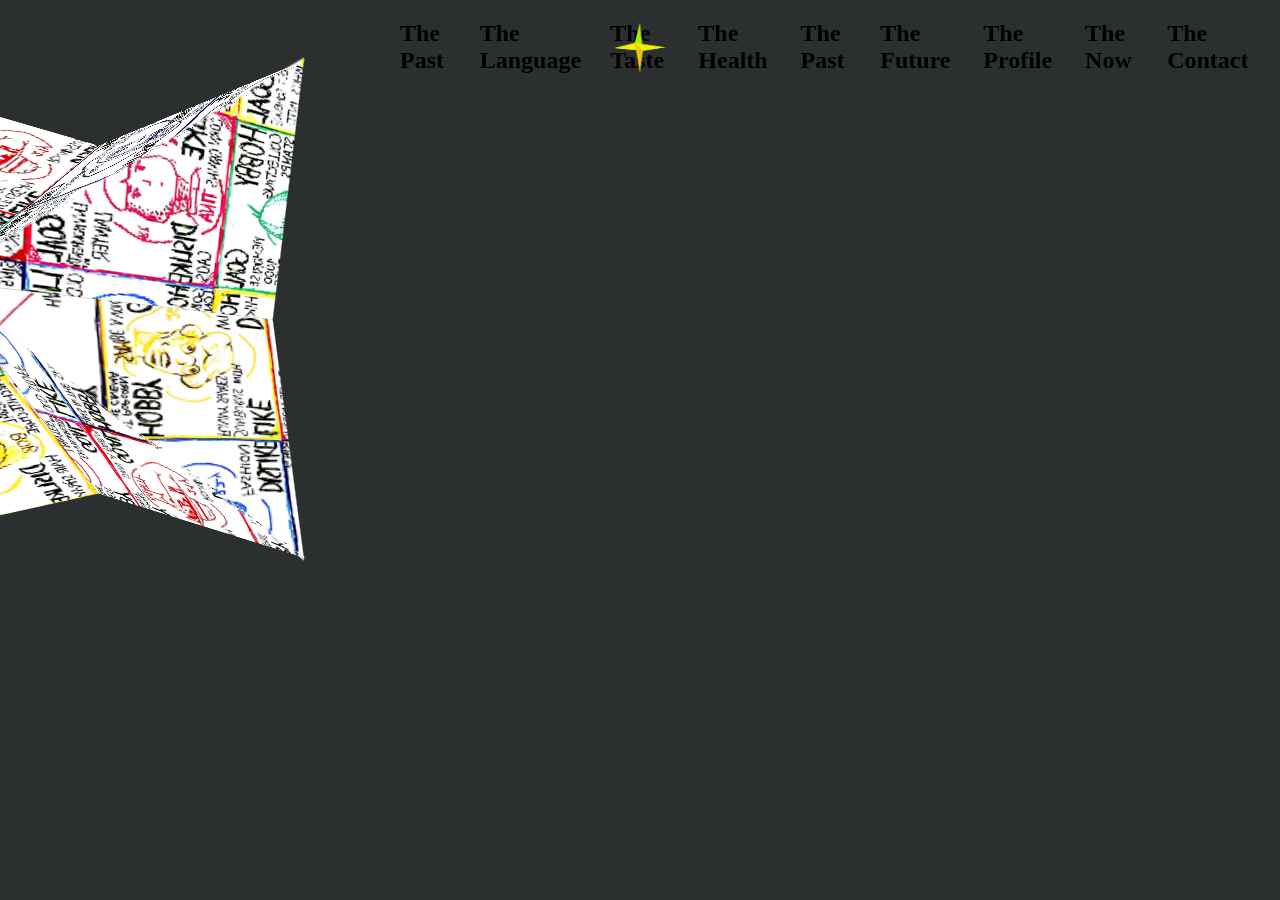
==== commit 89d6f943: "Inner flap transparency + New pages in same index html" ====
--- a/index.html
+++ b/index.html
@@ -79,6 +79,35 @@
         </div>
 
     </div>
+
+    <section id="page-past" class="content hidden">
+        <h1>The Past</h1>
+    </section>
+    <section id="page-language" class="content hidden">
+        <h1>The Language</h1>
+    </section>
+    <section id="page-taste" class="content hidden">
+        <h1>The Taste</h1>
+    </section>
+    <section id="page-health" class="content hidden">
+        <h1>The Health</h1>
+    </section>
+    <section id="page-past" class="content hidden">
+        <h1>The Past</h1>
+    </section>
+    <section id="page-future" class="content hidden">
+        <h1>The Future</h1>
+    </section>
+    <section id="page-profile" class="content hidden">
+        <h1>The Profile</h1>
+    </section>
+    <section id="page-now" class="content hidden">
+        <h1>The Now</h1>
+    </section>
+    <section id="page-contact" class="content hidden">
+        <h1>The Contact</h1>
+    </section>
+
 </body>
 
 </html>
--- a/style.css
+++ b/style.css
@@ -1,5 +1,6 @@
 :root {
     --flap-color: #bbb9b9;
+    --background-color: rgb(43, 47, 48);
 }
 
 /* Apply border-box to ALL elements, not just html */
@@ -15,35 +16,40 @@
 
 
 body {
+    min-width: 320px; /* standard mobile minimum */
     min-height: 100vh; /* Fill the screen height */
     margin: 0; /* Remove the default 8px border */
 
     /* pointer-events: none; */
-    overflow: hidden; /* if edges going out of viewing, let them without creating a scroll bar */
+    overflow-x: hidden; /* if edges going out of viewing, let them without creating a scroll bar */
     display: flex;
     justify-content: center;
-    perspective: 30cm; /* perspective for 3D transforms, without a camera not even "line-wide px" will show up */
-    background-color: rgb(43, 47, 48);
+    perspective: 20cm; /* perspective for 3D transforms, without a camera not even "line-wide px" will show up */
+    background-color: var(--background-color);
 }
 
 #nav-cocas {
-    height: 7vmin;
+    /* MIN: 35px (never smaller)
+       VAL: 8vmin (8% of the smallest screen side—matches your paper logic)
+       MAX: 60px (never bigger)
+    */
+    width: clamp(35px, 8vmin, 60px);
     aspect-ratio: 1 / 1; /* keep square shape */
-    margin: 5px;
-
+    
     cursor: pointer;
 
     position: fixed;
     top: 2vh;
-    left: 48vw;
+    left: 50%;  /* align left side in the center */
+    transform: translateX(-50%); /* shift left half the size */
     /* right: 54%; */
     z-index: 2;
 }
 
 #paper-cocas {
-    height: 70vmin; /* viewport relative units to get minimum edge */
+    height: clamp(200px, 70vmin, 400px); /* viewport relative units to get minimum edge */
     aspect-ratio: 1 / 1;
-    margin: 5px;
+    margin: 0 auto;
     /* border: 1px solid rgb(255, 0, 0); */
 
     display: grid;
@@ -54,15 +60,14 @@
     position: relative;
     top: 16vh;
     z-index: 1;
-
-    transform-style: preserve-3d;
-    transform: rotateX(70deg) rotateZ(135);
+    transform-style: preserve-3d;
+    transform: rotateX(0deg) rotateZ(0deg);
 }
 
 /* Add this class to #paper-cocas to inspect it */
 .debug-spin {
-    top: 10vh;
     animation: spin-view 100s infinite linear;
+    animation: none;
 }
 
 @keyframes spin-view {
@@ -140,29 +145,11 @@
 
     /* opacity: 95%; * /* if they're transparent, 3d transform effects break */
     pointer-events: auto;
-    
+    backface-visibility: hidden;
 
     position: absolute;
 
     transition: transform 0.6s ease-out;
-}
-
-.flap-link {
-    height: 100%;
-    width: 100%;
-    opacity: 80%;
-    cursor: pointer;
-
-    display: flex;
-    justify-content: center;
-    align-items: center;
-    font-family: Helvetica;
-    font-size: 16px;
-    color: black;
-    text-decoration: none;
-    /* remove underline */
-    position: absolute;
-    visibility: hidden;
 }
 
 .outer {
@@ -185,25 +172,25 @@
 
 .inner:hover {
     opacity: 0.5;
-
-    transform-origin: 50% 50%;
+    /* background-color: #ffffff; */
+
+    /* transform-origin: 50% 50%; */
     /* transform: translateX(2%) translateY(2%) translateZ(10px); */
     transition: opacity 0.1s ease-out;
+    /* transition: background-color 0.1s ease-out; */
 }
 
 /* there are 9 sets of inner-outer flaps, each with different clip-paths, rotations and transform-origins---following math quadrants anti-clockwise */
 /* default positions arbitrated to better showcase each flap when cocas is horizontal or vertical*/
 /* ------- V -------- */
 .inner.past {
-    padding-top: 25%;
-    padding-left: 10%;
     clip-path: polygon(100% 0%, 0% 100%, 100% 100%);
 
     justify-content: flex-start;
     align-items: flex-start;
 
-    background-color: hsl(from var(--flap-color) 60 100% 47%);
-    visibility: visible;
+    /* background-color: hsl(from var(--flap-color) 60 100% 47%); */
+    background: linear-gradient(transparent, darkgray);
 
     transform: rotate3d(1, -1, 0, -45deg); /* default (openish position), angle of flap downwards from quadrant plane */
 }
@@ -223,14 +210,14 @@
 
 
 .inner.language {
-    padding-top: 10%;
-    padding-left: 25%;
     clip-path: polygon(0% 0%, 100% 0%, 0% 100%);
 
     align-items: flex-start;
     justify-content: flex-start;
 
-    background-color: hsl(from var(--flap-color) 0 60% 47%);
+    /* background-color: hsl(from var(--flap-color) 0 60% 47%); */
+    background: linear-gradient(transparent, darkgray);
+
 
     transform: rotate3d(1, -1, 0, 45deg);
     transition: transform 0.6s ease-out;
@@ -250,14 +237,13 @@
 }
 
 .inner.taste {
-    /* padding-top: 10%;
-    padding-right: 25%; */
     clip-path: polygon(0% 0%, 100% 0%, 100% 100%);
 
     justify-content: flex-end;
     align-items: flex-start;
 
-    background-color: hsl(from var(--flap-color) 80 100% 47%);
+    /* background-color: hsl(from var(--flap-color) 80 100% 47%); */
+    background: linear-gradient(transparent, darkgray);
 
     transform: rotate3d(1, 1, 0, 45deg);
 }
@@ -275,14 +261,13 @@
 }
 
 .inner.health {
-    /* padding-bottom: 25%;
-    padding-left: 10%; */
     clip-path: polygon(0% 0%, 0% 100%, 100% 100%);
 
     justify-content: flex-start;
     align-items: flex-end;
 
-    background-color: hsl(from var(--flap-color) 30 100% 47%);
+    /* background-color: hsl(from var(--flap-color) 30 100% 47%); */
+    background: linear-gradient(transparent, darkgray);
 
     transform: rotate3d(1, 1, 0, -45deg);
 }
@@ -300,14 +285,13 @@
 }
 
 .inner.future {
-    /* padding-top: 25%;
-    padding-right: 10%; */
     clip-path: polygon(0% 0%, 100% 0%, 0% 100%);
 
     justify-content: flex-end;
     align-items: flex-start;
 
-    background-color: hsl(from var(--flap-color) 20 100% 47%);
+    /* background-color: hsl(from var(--flap-color) 20 100% 47%); */
+    background: linear-gradient(transparent, darkgray);
 
     transform: rotate3d(1, -1, 0, 45deg);
 }
@@ -325,14 +309,13 @@
 }
 
 .inner.profile {
-    /* padding-bottom: 10%;
-    padding-left: 25%; */
     clip-path: polygon(100% 0%, 0% 100%, 100% 100%);
 
     justify-content: flex-start;
     align-items: flex-end;
 
-    background-color: hsl(from var(--flap-color) 70 100% 47%);
+    /* background-color: hsl(from var(--flap-color) 70 100% 47%); */
+    background: linear-gradient(transparent, darkgray);
 
     transform: rotate3d(1, -1, 0, -45deg);
 }
@@ -351,14 +334,13 @@
 
 
 .inner.now {
-    /* padding-bottom: 25%;
-    padding-right: 10%; */
     clip-path: polygon(0% 0%, 0% 100%, 100% 100%);
 
     justify-content: flex-end;
     align-items: flex-end;
 
-    background-color: hsl(from var(--flap-color) 40 80% 47%);
+    /* background-color: hsl(from var(--flap-color) 40 80% 47%); */
+    background: linear-gradient(transparent, darkgray);
 
     transform: rotate3d(-1, -1, 0, 45deg);
 }
@@ -377,14 +359,13 @@
 
 
 .inner.contact {
-    /* padding-bottom: 10%;
-    padding-right: 25%; */
     clip-path: polygon(0% 0%, 100% 0%, 100% 100%);
 
     justify-content: flex-end;
     align-items: flex-end;
 
-    background-color: hsl(from var(--flap-color) 50 100% 47%);
+    /* background-color: hsl(from var(--flap-color) 50 100% 47%); */
+    background: linear-gradient(transparent, darkgray);
 
     transform: rotate3d(-1, -1, 0, -45deg);
 }
@@ -400,6 +381,62 @@
     transform-origin: 100% 50%;
     transform: rotate3d(0, 1, 0, -109deg)
 }
+
+
+.flap-link {
+    height: 100%;
+    width: 100%;
+
+    cursor: pointer;
+
+    position: absolute;
+    visibility: visible;
+
+    display: flex;
+    justify-content: center;
+    align-items: center;
+    font-family: "Roboto Mono", monospace;
+    font-size: 25px;
+    color: #ffffff;
+    text-shadow: -1px -1px 0 #000,  
+                 1px -1px 0 #000,
+                 -1px 1px 0 #000,
+                 1px 1px 0 #000; /* black outline for readability */
+    text-decoration: none; /* remove underline */
+    backface-visibility: hidden;
+}
+/* Shift text up and left into the Top-Left Triangles */
+.inner.future .flap-link {
+    transform: translate(-15%, -35%);
+}
+.inner.language .flap-link {
+    transform: translate(-12%, -35%);
+}
+
+/* Shift text up and right into the Top-Right Triangles */
+.inner.contact .flap-link {
+    transform: translate(15%, -35%);
+}
+.inner.taste .flap-link {
+    transform: translate(21%, -35%);
+}
+
+/* Shift text down and left into the Bottom-Left Triangles */
+.inner.health .flap-link {
+    transform: translate(-15%, 35%);
+} 
+.inner.now .flap-link {
+    transform: translate(-25%, 35%);
+}
+
+/* Shift text down and right into the Bottom-Right Triangles */
+.inner.past .flap-link, 
+.inner.profile .flap-link {
+    transform: translate(15%, 35%);
+}
+
+
+
 
 /* Cocas is closed */
 .closed-state .quadrant {
@@ -463,4 +500,21 @@
 .roll3-c2v > .quadrant {
     transition: none;
     animation: roll3-c2v 3s ease-in-out forwards;
+}
+
+
+.section {
+    height: 100vh;
+    width: 100vw;
+
+    background-color: var(--background-color);
+    
+    position: absolute;
+    top: 0;
+    left: 0;
+
+    display: flex;
+    justify-content: center;
+    align-items: center;
+    
 }
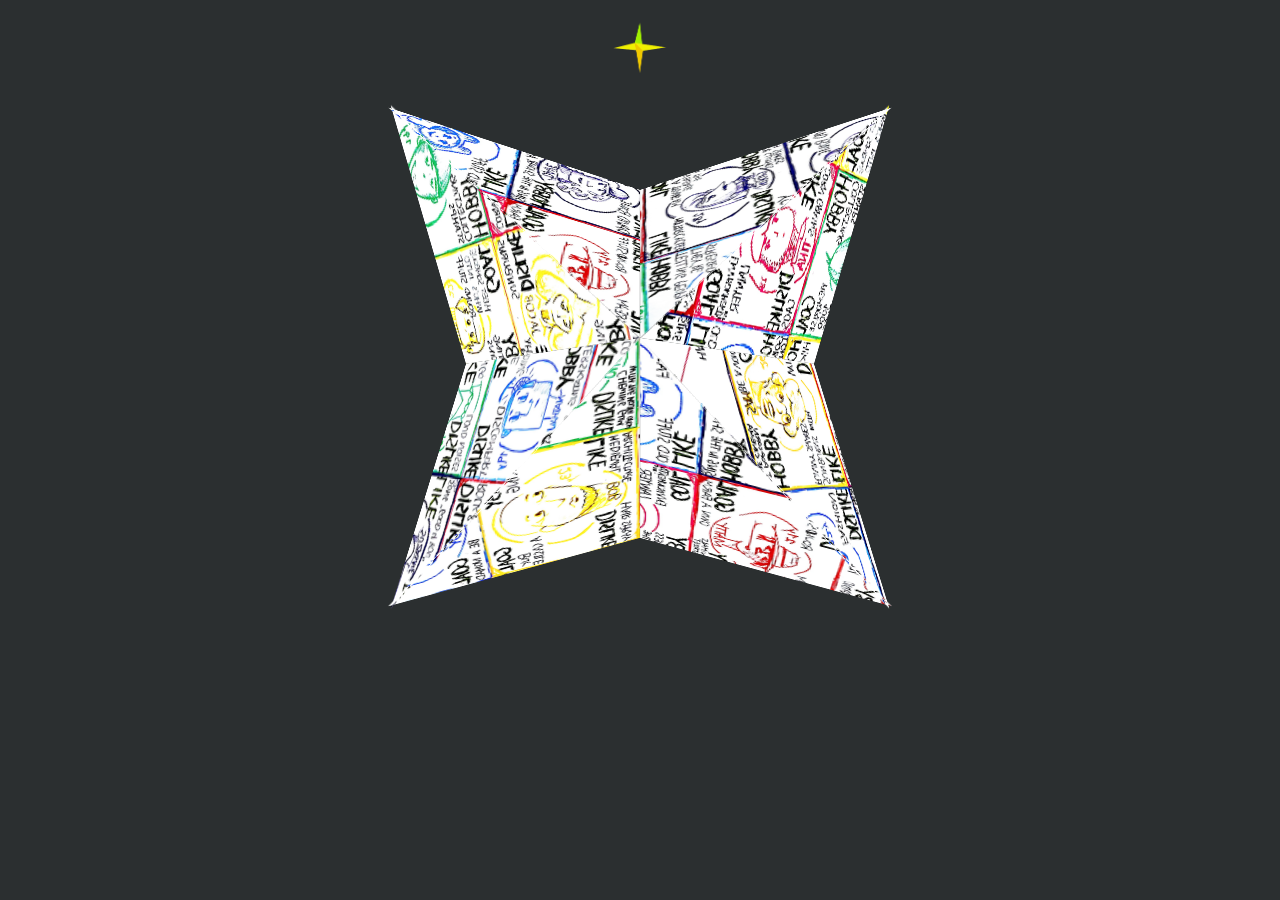
==== commit 696107e0: "open and close floating pages (delivery version)" ====
--- a/index.html
+++ b/index.html
@@ -11,6 +11,15 @@
 </head>
 
 <body class="preload">
+    <svg width="0" height="0">
+        <defs>
+            <clipPath id="puzzle-clip" clipPathUnits="objectBoundingBox">
+                <path d="M 0.2,0.2 C 0.2,0.1 0.3,0.1 0.4,0.2 C 0.4,0.1 0.6,0.1 0.6,0.2 C 0.7,0.1 0.8,0.1 0.8,0.2 L 0.8,0.4 C 0.9,0.4 0.9,0.6 0.8,0.6 L 0.8,0.8 C 0.8,0.9 0.7,0.9 0.6,0.8 C 0.6,0.9 0.4,0.9 0.4,0.8 C 0.3,0.9 0.2,0.9 0.2,0.8 L 0.2,0.6 C 0.1,0.6 0.1,0.4 0.2,0.4 Z"></path>
+            </clipPath>
+        </defs>
+    </svg>
+
+
     <img id="nav-cocas" src="assets/cocas-icon.png" alt="Navigation Cocas"></img>
     <div id="paper-cocas">
         <!-- <input> -->
@@ -18,13 +27,13 @@
 
         <div class="quadrant" id="q2">
             <div class="flap inner taste">
-                <a href="flaps/taste.html" class="flap-link">Taste</a>
+                <div id="taste" class="flap-link">Taste</div>
             </div>
             <div class="flap outer taste"> <!-- wrapper w/0 clip-path needed for 3d rotation of children-->
                 <div class="texture"></div>
             </div>
             <div class="flap inner health">
-                <a href="flaps/health.html" class="flap-link">Health</a>
+                <div id="health" class="flap-link">Health</div>
             </div>
             <div class="flap outer health">
                 <div class="texture"></div>
@@ -33,13 +42,13 @@
 
         <div class="quadrant" id="q1">
             <div class="flap inner past">
-                <a href="flaps/past.html" class="flap-link">Past</a>
+                <div id="past" class="flap-link">Past</div>
             </div>
             <div class="flap outer past">
                 <div class="texture"></div>
             </div>
             <div class="flap inner language">
-                <a href="flaps/language.html" class="flap-link">Language</a>
+                <div id="language" class="flap-link">Language</div>
             </div>
 
             <div class="flap outer language">
@@ -49,13 +58,13 @@
 
         <div class="quadrant" id="q3">
             <div class="flap inner future">
-                <a href="flaps/future.html" class="flap-link">Future</a>
+                <div id="future" class="flap-link">Future</div>
             </div>
             <div class="flap outer future">
                 <div class="texture"></div>
             </div>
             <div class="flap inner profile">
-                <a href="flaps/profile.html" class="flap-link">Profile</a>
+                <div id="profile" class="flap-link">Profile</div>
             </div>
             <div class="flap outer profile">
                 <div class="texture"></div>
@@ -64,13 +73,13 @@
 
         <div class="quadrant" id="q4">
             <div class="flap inner now">
-                <a href="flaps/now.html" class="flap-link">Now</a>
+                <div id="now" class="flap-link">Now</div>
             </div>
             <div class="flap outer now">
                 <div class="texture"></div>
             </div>
             <div class="flap inner contact">
-                <a href="flaps/contact.html" class="flap-link">Contact</a>
+                <div id="contact" class="flap-link">Contact</div>
             </div>
 
             <div class="flap outer contact">
@@ -80,32 +89,31 @@
 
     </div>
 
-    <section id="page-past" class="content hidden">
-        <h1>The Past</h1>
-    </section>
+    
     <section id="page-language" class="content hidden">
-        <h1>The Language</h1>
+        <h1>Language</h1>
+        <div id="piece-pt" class="puzzle-piece"></div>
     </section>
     <section id="page-taste" class="content hidden">
-        <h1>The Taste</h1>
+        <h1>Taste</h1>
     </section>
     <section id="page-health" class="content hidden">
-        <h1>The Health</h1>
+        <h1>Health</h1>
     </section>
     <section id="page-past" class="content hidden">
-        <h1>The Past</h1>
+        <h1>Past</h1>
     </section>
     <section id="page-future" class="content hidden">
-        <h1>The Future</h1>
+        <h1>Future</h1>
     </section>
     <section id="page-profile" class="content hidden">
-        <h1>The Profile</h1>
+        <h1>Profile</h1>
     </section>
     <section id="page-now" class="content hidden">
-        <h1>The Now</h1>
+        <h1>Now</h1>
     </section>
     <section id="page-contact" class="content hidden">
-        <h1>The Contact</h1>
+        <h1>Contact</h1>
     </section>
 
 </body>
--- a/style.css
+++ b/style.css
@@ -43,7 +43,7 @@
     left: 50%;  /* align left side in the center */
     transform: translateX(-50%); /* shift left half the size */
     /* right: 54%; */
-    z-index: 2;
+    z-index: 3;
 }
 
 #paper-cocas {
@@ -58,7 +58,7 @@
     pointer-events: none;
 
     position: relative;
-    top: 16vh;
+    top: 20vh;
     z-index: 1;
     transform-style: preserve-3d;
     transform: rotateX(0deg) rotateZ(0deg);
@@ -190,7 +190,7 @@
     align-items: flex-start;
 
     /* background-color: hsl(from var(--flap-color) 60 100% 47%); */
-    background: linear-gradient(transparent, darkgray);
+    background: linear-gradient(-90deg, white, transparent);
 
     transform: rotate3d(1, -1, 0, -45deg); /* default (openish position), angle of flap downwards from quadrant plane */
 }
@@ -216,7 +216,7 @@
     justify-content: flex-start;
 
     /* background-color: hsl(from var(--flap-color) 0 60% 47%); */
-    background: linear-gradient(transparent, darkgray);
+    background: linear-gradient(0deg, transparent, white);
 
 
     transform: rotate3d(1, -1, 0, 45deg);
@@ -243,7 +243,7 @@
     align-items: flex-start;
 
     /* background-color: hsl(from var(--flap-color) 80 100% 47%); */
-    background: linear-gradient(transparent, darkgray);
+    background: linear-gradient(0deg, transparent, white);
 
     transform: rotate3d(1, 1, 0, 45deg);
 }
@@ -254,7 +254,7 @@
 .outer.taste > .texture {
     clip-path: polygon(0% 0%, 100% 0%, 100% 100%);
 
-    background-position: 10% 65%;
+    background-position: 40% 65%;
 
     transform-origin: 50% 0%;
     transform: rotate3d(1, 0, 0, -109deg)
@@ -267,7 +267,7 @@
     align-items: flex-end;
 
     /* background-color: hsl(from var(--flap-color) 30 100% 47%); */
-    background: linear-gradient(transparent, darkgray);
+    background: linear-gradient(90deg, white, transparent);
 
     transform: rotate3d(1, 1, 0, -45deg);
 }
@@ -291,7 +291,7 @@
     align-items: flex-start;
 
     /* background-color: hsl(from var(--flap-color) 20 100% 47%); */
-    background: linear-gradient(transparent, darkgray);
+    background: linear-gradient(-90deg, transparent, white);
 
     transform: rotate3d(1, -1, 0, 45deg);
 }
@@ -315,7 +315,7 @@
     align-items: flex-end;
 
     /* background-color: hsl(from var(--flap-color) 70 100% 47%); */
-    background: linear-gradient(transparent, darkgray);
+    background: linear-gradient(0deg, white, transparent);
 
     transform: rotate3d(1, -1, 0, -45deg);
 }
@@ -340,7 +340,7 @@
     align-items: flex-end;
 
     /* background-color: hsl(from var(--flap-color) 40 80% 47%); */
-    background: linear-gradient(transparent, darkgray);
+    background: linear-gradient(0deg, white, transparent);
 
     transform: rotate3d(-1, -1, 0, 45deg);
 }
@@ -365,7 +365,7 @@
     align-items: flex-end;
 
     /* background-color: hsl(from var(--flap-color) 50 100% 47%); */
-    background: linear-gradient(transparent, darkgray);
+    background: linear-gradient(90deg, transparent 5%, white 95%);
 
     transform: rotate3d(-1, -1, 0, -45deg);
 }
@@ -503,18 +503,54 @@
 }
 
 
-.section {
-    height: 100vh;
-    width: 100vw;
-
-    background-color: var(--background-color);
+/* 1. The Floating Page Layout */
+.content {
+    width: 70%;
+    height: 60%;
     
-    position: absolute;
-    top: 0;
-    left: 0;
-
+    position: fixed; /* Completely removes it from flexbox, fixing your Cocas alignment */;
+    left: 50%;
+    transform: translateX(-50%); /* Center the page horizontally */
+    z-index: 2; /* Ensures it sits HIGH above the #paper-cocas (which is z-index: 1) */
+
+    background-color: rgba(247, 247, 247, 0.918); 
+    /* Tip: Change the above to rgba(43, 47, 48, 0.95) if you want the Cocas slightly visible underneath! */
+    color: rgb(0, 0, 0); 
+    border-radius: 3px;
+    
+    /* 3. Center the text inside the page */
     display: flex;
+    flex-wrap: wrap;
+    gap: 2px;
+    top: 10%;
     justify-content: center;
-    align-items: center;
+    align-items: top;
     
+    /* 4. The Animation Engine */
+    visibility: visible;
+    opacity: 1;
+    pointer-events: auto; /* Allows clicking inside the page when it's open */
+    transition: opacity 0.05s ease-in; /* Smooth fade effect */
+}
+
+/* 5. The Hidden State */
+.content.hidden {
+    opacity: 0; /* Makes it invisible */
+    pointer-events: none; /* Prevents it from blocking clicks to the Cocas underneath */
+    visibility: hidden; /* Extra safety so screen readers ignore it when closed */
+}
+
+.puzzle-piece {
+    width: 100%;
+    height: 70%;
+    margin: 20px;
+    border-radius: 5px;
+
+    background-color: yellowgreen;
+}
+
+.puzzle-piece#piece-pt {
+    -webkit-clip-path: url(#puzzle-clip);
+    clip-path: url(#puzzle-clip);
+    /* clip-path: polygon(0% 0%, 40% 0%, 45%, 5%, 45% 40%, 40% 45%, 45% 50%, 45% 60%, 30% 40%, 5% 40%); */
 }
